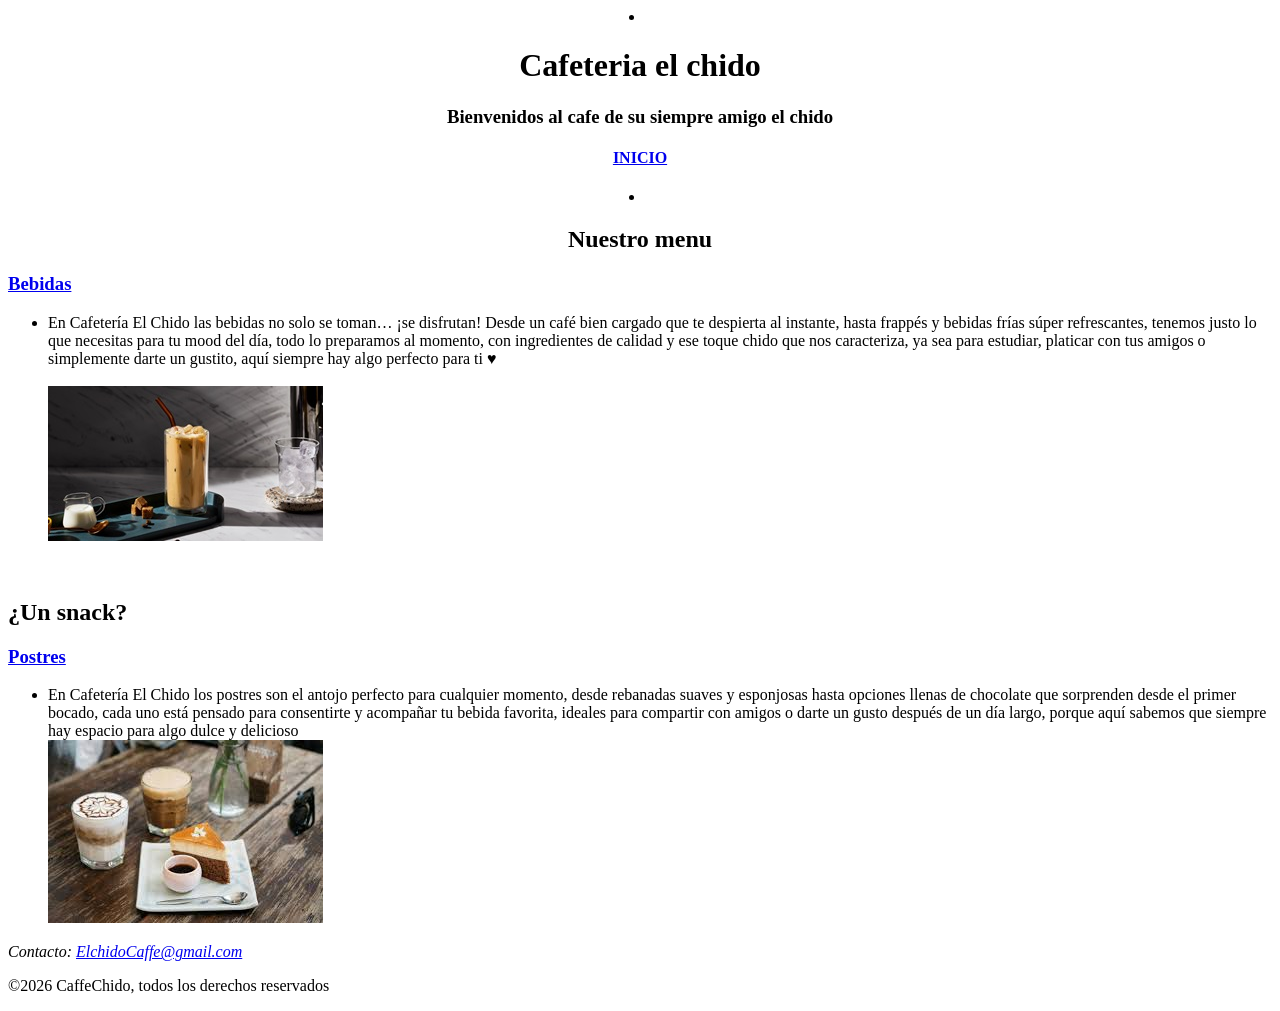
==== Index.html @ da30fe21 "Add files via upload" ====
<!DOCTYPE html>
<html lang="en">
<head>
    <meta charset="UTF-8">
    <meta name="viewport" content="width=device-width, initial-scale=1.0">
    <title> Cafeteria el chido</title>
</head>
<header>
         
        <li style="text-align: center;">
            <h1> Cafeteria el chido</h1>
            <h3>Bienvenidos al cafe de su siempre amigo el chido</h3>
            <nav>
            <H4><a href="Index.html">INICIO</a></H4>
            </nav>
        </li>
        

        

       
    </header>
    <section>
            <li style="text-align: center;">
            <h2>Nuestro menu</h2>
            </li>
            <article>
                <h3><a href="Bebidas.html">Bebidas  </a></h3>
                <ul>
                    <li>En Cafetería El Chido las bebidas no solo se toman… ¡se disfrutan! Desde un café bien cargado que te despierta al instante, hasta frappés y bebidas frías súper refrescantes, tenemos justo lo que necesitas para tu mood del día, todo lo preparamos al momento, con ingredientes de calidad y ese toque chido que nos caracteriza, ya sea para estudiar, platicar con tus amigos o simplemente darte un gustito, aquí siempre hay algo perfecto para ti ♥ </li>
                   <br>
                    <img src="Bebidas.png" alt="">
                </ul>
            </article>
    </section>
    <section>
        <br>
            <h2> ¿Un snack?</h2>
            <article>
                <h3><a href="Postres.html">Postres</a></h3>
                <ul>
                    <li>En Cafetería El Chido los postres son el antojo perfecto para cualquier momento, desde rebanadas suaves y esponjosas hasta opciones llenas de chocolate que sorprenden desde el primer bocado, cada uno está pensado para consentirte y acompañar tu bebida favorita, ideales para compartir con amigos o darte un gusto después de un día largo, porque aquí sabemos que siempre hay espacio para algo dulce y delicioso</li>
                    <img src="Postres.png" alt="">
                </ul>
            </article>  

    </section>
     <footer><address>
        Contacto: <a href="mailto:ElchidoCaffe@gmail.com">ElchidoCaffe@gmail.com</a>
    </address>
    <p>&copy;2026 CaffeChido, todos los derechos reservados</p>
</footer>
<body>
    
</body>
</html>
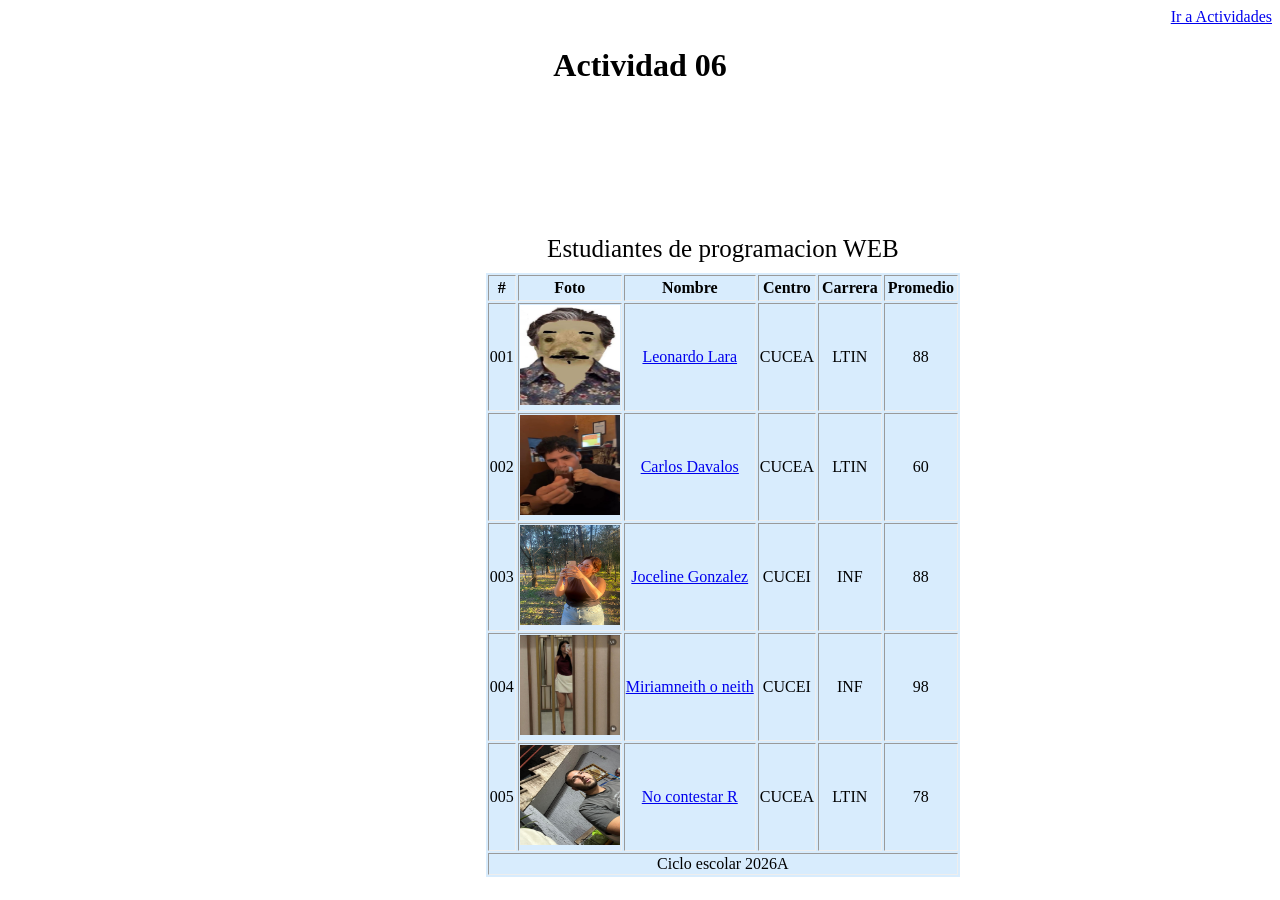
==== commit 60af8052: "Add files via upload" ====
--- a/Index.html
+++ b/Index.html
@@ -3,54 +3,84 @@
 <head>
     <meta charset="UTF-8">
     <meta name="viewport" content="width=device-width, initial-scale=1.0">
-    <title> Cafeteria el chido</title>
+    <title>INICIO</title>
+
+    <link rel="stylesheet" href="Estilos06.css">
+    <nav aria-label="Navegacion principal">
+            <a href="../">Ir a Actividades</a>
+
+        </nav>
 </head>
-<header>
-         
-        <li style="text-align: center;">
-            <h1> Cafeteria el chido</h1>
-            <h3>Bienvenidos al cafe de su siempre amigo el chido</h3>
-            <nav>
-            <H4><a href="Index.html">INICIO</a></H4>
-            </nav>
-        </li>
-        
+<body>
+     <header>
+        <h1>Actividad 06 </h1>
 
         
+    </header>
+    
+    <div class="panel">
+    <main>
 
-       
-    </header>
-    <section>
-            <li style="text-align: center;">
-            <h2>Nuestro menu</h2>
-            </li>
-            <article>
-                <h3><a href="Bebidas.html">Bebidas  </a></h3>
-                <ul>
-                    <li>En Cafetería El Chido las bebidas no solo se toman… ¡se disfrutan! Desde un café bien cargado que te despierta al instante, hasta frappés y bebidas frías súper refrescantes, tenemos justo lo que necesitas para tu mood del día, todo lo preparamos al momento, con ingredientes de calidad y ese toque chido que nos caracteriza, ya sea para estudiar, platicar con tus amigos o simplemente darte un gustito, aquí siempre hay algo perfecto para ti ♥ </li>
-                   <br>
-                    <img src="Bebidas.png" alt="">
-                </ul>
-            </article>
-    </section>
-    <section>
-        <br>
-            <h2> ¿Un snack?</h2>
-            <article>
-                <h3><a href="Postres.html">Postres</a></h3>
-                <ul>
-                    <li>En Cafetería El Chido los postres son el antojo perfecto para cualquier momento, desde rebanadas suaves y esponjosas hasta opciones llenas de chocolate que sorprenden desde el primer bocado, cada uno está pensado para consentirte y acompañar tu bebida favorita, ideales para compartir con amigos o darte un gusto después de un día largo, porque aquí sabemos que siempre hay espacio para algo dulce y delicioso</li>
-                    <img src="Postres.png" alt="">
-                </ul>
-            </article>  
-
-    </section>
-     <footer><address>
-        Contacto: <a href="mailto:ElchidoCaffe@gmail.com">ElchidoCaffe@gmail.com</a>
-    </address>
-    <p>&copy;2026 CaffeChido, todos los derechos reservados</p>
-</footer>
-<body>
-    
+        <table border="1">
+            <caption>Estudiantes de programacion WEB</caption>
+            <thead>
+                <tr>
+                    <th>#</th>
+                    <TH>Foto</TH>
+                    <th>Nombre</th>
+                    <th>Centro</th>
+                    <th>Carrera</th>
+                    <th>Promedio</th>
+                </tr>
+            </thead>
+            <tbody><tr>
+                <td>001</td>
+                <td><img class="img" src="Leo.jpeg" </td>               
+                <td><a href="Est1.html">Leonardo Lara</a></td>
+                <Td>CUCEA</Td>
+                <td>LTIN</td>
+                <td>88</td>
+            </tr></tbody>
+            
+            <tbody><tr>
+                <td>002</td>
+                <td><img class="img" src="Car.jpeg"</td>
+                <td><a href="Est2.html">Carlos Davalos</a></td>
+                <Td>CUCEA</Td>
+                <td>LTIN</td>
+                <td>60</td>
+            </tr></tbody>
+            <tbody><tr>
+                <td>003</td>
+                <td><img class="img" src="Jossy.jpeg"</td>
+                <td><a href="Est3.html">Joceline Gonzalez</a></td>
+                <Td>CUCEI</Td>
+                <td>INF</td>
+                <td>88</td>
+            </tr></tbody>
+            <tbody><tr>
+                <td>004</td>
+                <td><img class="img" src="Miir.jpeg"</td>
+                <td><a href="Est4.html">Miriamneith o neith</a></td>
+                <Td>CUCEI</Td>
+                <td>INF</td>
+                <td>98</td>
+            </tr></tbody>
+            <tbody><tr>
+                <td>005</td>
+                <td><img class="img" src="rafa.jpeg"</td>
+                <td><a href="Est5.html">No contestar R</a></td>
+                <Td>CUCEA</Td>
+                <td>LTIN</td>
+                <td>78</td>
+            </tr></tbody>
+            <tfoot>
+                <tr>
+                    <td colspan="6">Ciclo escolar 2026A </td>
+                </tr>
+            </tfoot>
+        </table>
+    </main>
+    </div>
 </body>
 </html>
--- a/Estilos06.css
+++ b/Estilos06.css
@@ -0,0 +1,40 @@
+
+table{
+    background-color: rgb(216, 236, 253);
+    border: 5px;
+}
+td{
+    text-align: center;
+}
+th{
+    padding: 3px;
+}
+.panel{
+    position: absolute;
+    left: auto;
+    right: 25%;
+    bottom: 25%;
+    top: 25%;
+    width: auto;
+    height: auto;
+    
+}
+img{
+    width: 300px;
+    height: 300px;
+}
+.img{
+    width: 100px;
+    height: 100px;
+}
+caption{
+    font-size: 25px;
+    padding: 10px;
+}
+
+h1{
+    text-align: center;
+}
+nav{
+    text-align: right;
+}
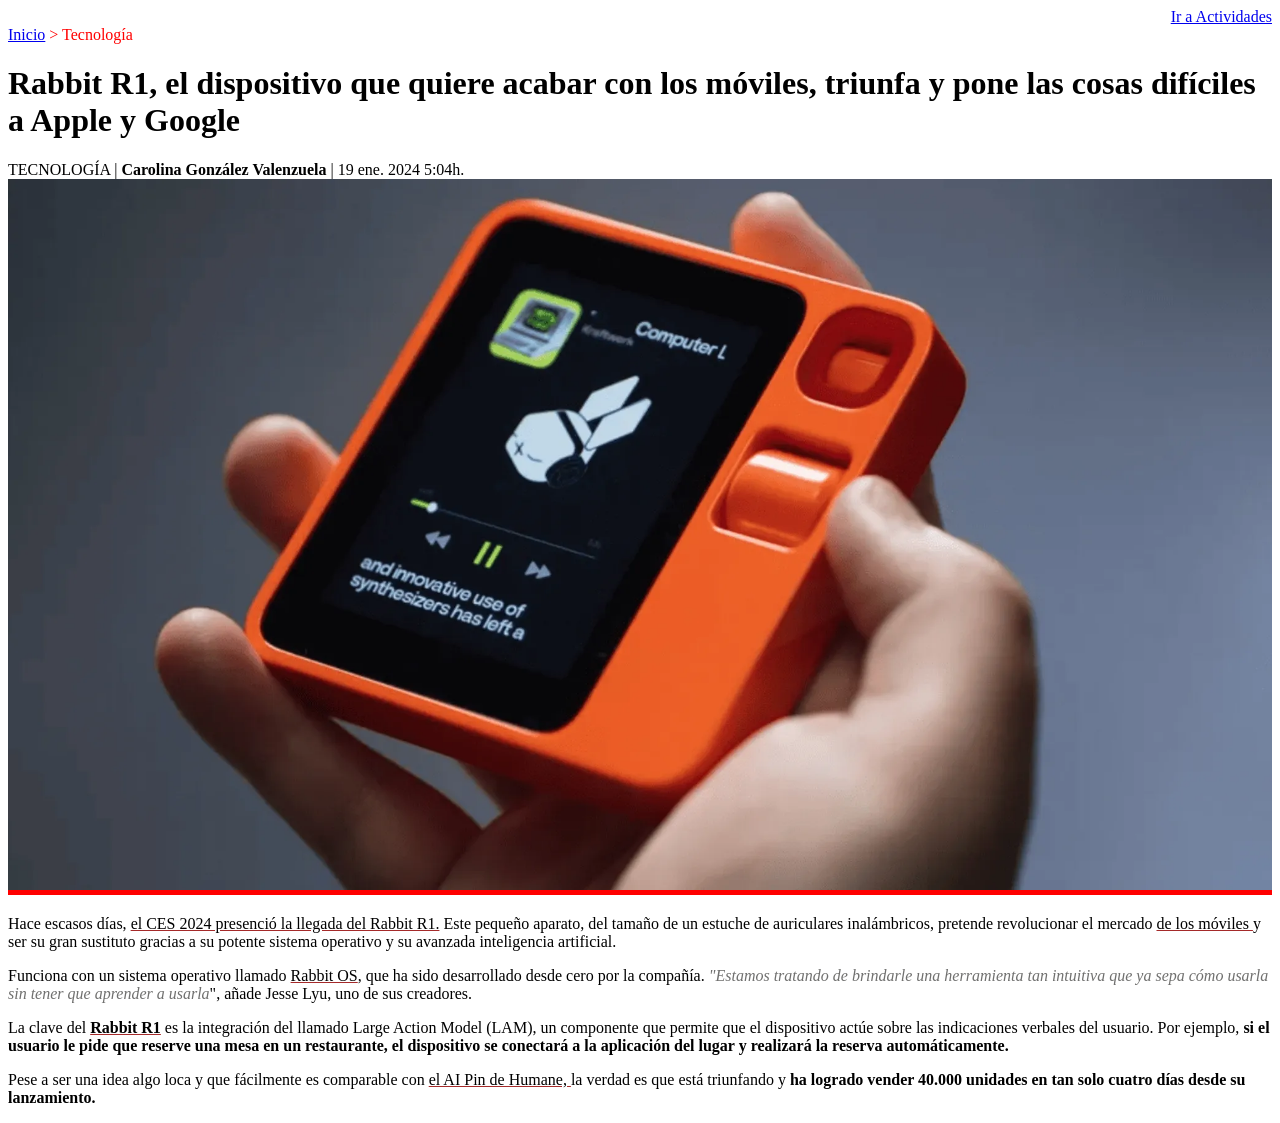
==== commit cc905bb8: "Add files via upload" ====
--- a/Index.html
+++ b/Index.html
@@ -3,84 +3,31 @@
 <head>
     <meta charset="UTF-8">
     <meta name="viewport" content="width=device-width, initial-scale=1.0">
-    <title>INICIO</title>
-
-    <link rel="stylesheet" href="Estilos06.css">
+    <title>Actividad 08 (CSS)</title>
+    <link rel="stylesheet" href="Estilos8.css">
     <nav aria-label="Navegacion principal">
             <a href="../">Ir a Actividades</a>
 
         </nav>
 </head>
 <body>
-     <header>
-        <h1>Actividad 06 </h1>
+    
+    <span class="textorojo"><a href="../">Inicio</a> > Tecnología</span>
+    
+    <h1>Rabbit R1, el dispositivo que quiere acabar con los móviles, triunfa y pone las cosas difíciles a Apple y Google</h1>
 
-        
-    </header>
+    <div>TECNOLOGÍA | <b>Carolina González Valenzuela </b>| 19 ene. 2024 5:04h.</div>
+
+     <img src="rabbit-r1.webp" alt="Rabbit-r1">
     
-    <div class="panel">
-    <main>
 
-        <table border="1">
-            <caption>Estudiantes de programacion WEB</caption>
-            <thead>
-                <tr>
-                    <th>#</th>
-                    <TH>Foto</TH>
-                    <th>Nombre</th>
-                    <th>Centro</th>
-                    <th>Carrera</th>
-                    <th>Promedio</th>
-                </tr>
-            </thead>
-            <tbody><tr>
-                <td>001</td>
-                <td><img class="img" src="Leo.jpeg" </td>               
-                <td><a href="Est1.html">Leonardo Lara</a></td>
-                <Td>CUCEA</Td>
-                <td>LTIN</td>
-                <td>88</td>
-            </tr></tbody>
-            
-            <tbody><tr>
-                <td>002</td>
-                <td><img class="img" src="Car.jpeg"</td>
-                <td><a href="Est2.html">Carlos Davalos</a></td>
-                <Td>CUCEA</Td>
-                <td>LTIN</td>
-                <td>60</td>
-            </tr></tbody>
-            <tbody><tr>
-                <td>003</td>
-                <td><img class="img" src="Jossy.jpeg"</td>
-                <td><a href="Est3.html">Joceline Gonzalez</a></td>
-                <Td>CUCEI</Td>
-                <td>INF</td>
-                <td>88</td>
-            </tr></tbody>
-            <tbody><tr>
-                <td>004</td>
-                <td><img class="img" src="Miir.jpeg"</td>
-                <td><a href="Est4.html">Miriamneith o neith</a></td>
-                <Td>CUCEI</Td>
-                <td>INF</td>
-                <td>98</td>
-            </tr></tbody>
-            <tbody><tr>
-                <td>005</td>
-                <td><img class="img" src="rafa.jpeg"</td>
-                <td><a href="Est5.html">No contestar R</a></td>
-                <Td>CUCEA</Td>
-                <td>LTIN</td>
-                <td>78</td>
-            </tr></tbody>
-            <tfoot>
-                <tr>
-                    <td colspan="6">Ciclo escolar 2026A </td>
-                </tr>
-            </tfoot>
-        </table>
-    </main>
-    </div>
+    <p>Hace escasos días, <span class="subrojo">el CES 2024 presenció la llegada del Rabbit R1.</span> Este pequeño aparato, del tamaño de un estuche de auriculares inalámbricos, pretende revolucionar el mercado <span class="subrojo">de los móviles </span>y ser su gran sustituto gracias a su potente sistema operativo y su avanzada inteligencia artificial.</p>
+    
+    <p>Funciona con un sistema operativo llamado <span class="subrojo">Rabbit OS</span>, que ha sido desarrollado desde cero por la compañía. <span class="transp"> "Estamos tratando de brindarle una herramienta tan intuitiva que ya sepa cómo usarla sin tener que aprender a usarla</span>", añade Jesse Lyu, uno de sus creadores.</p>
+    
+    <p>La clave del <b><span class="subrojo">Rabbit R1</span> </b>es la integración del llamado Large Action Model (LAM), un componente que permite que el dispositivo actúe sobre las indicaciones verbales del usuario. Por ejemplo, <b>si el usuario le pide que reserve una mesa en un restaurante, el dispositivo se conectará a la aplicación del lugar y realizará la reserva automáticamente.</p>
+        </b>
+    <p>Pese a ser una idea algo loca y que fácilmente es comparable con <span class="subrojo">el AI Pin de Humane, </span> la verdad es que está triunfando y <b>ha logrado vender 40.000 unidades en tan solo cuatro días desde su lanzamiento.</b></p>
+
 </body>
 </html>
--- a/Estilos8.css
+++ b/Estilos8.css
@@ -0,0 +1,20 @@
+
+.subrojo{
+    text-decoration-color: brown;
+    text-decoration-line: underline;
+}
+.transp{
+    font-style: italic;
+    color: rgb(112, 112, 111);
+}
+nav{
+    text-align: right;
+}
+img{
+    border-bottom: 5px solid red;
+    max-width: 100%;
+    height: auto;
+}
+.textorojo{
+    color: red;
+}
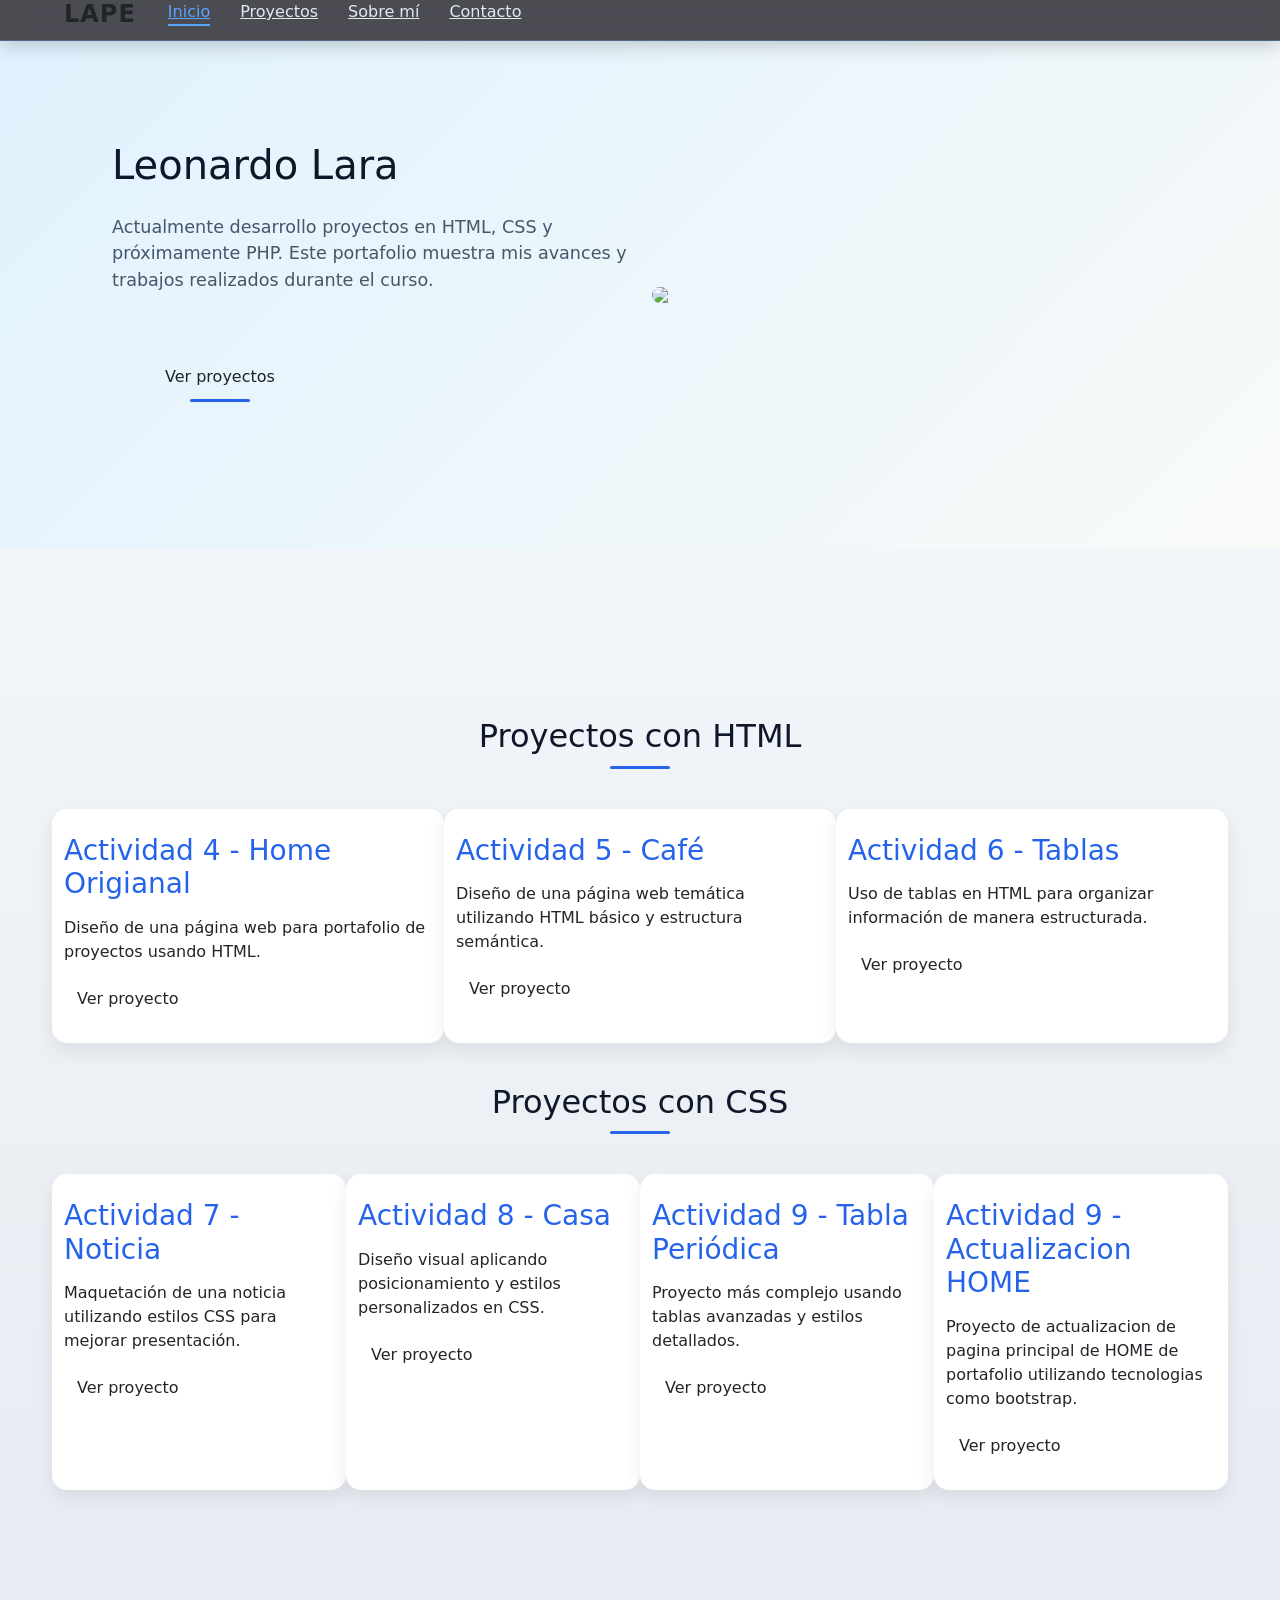
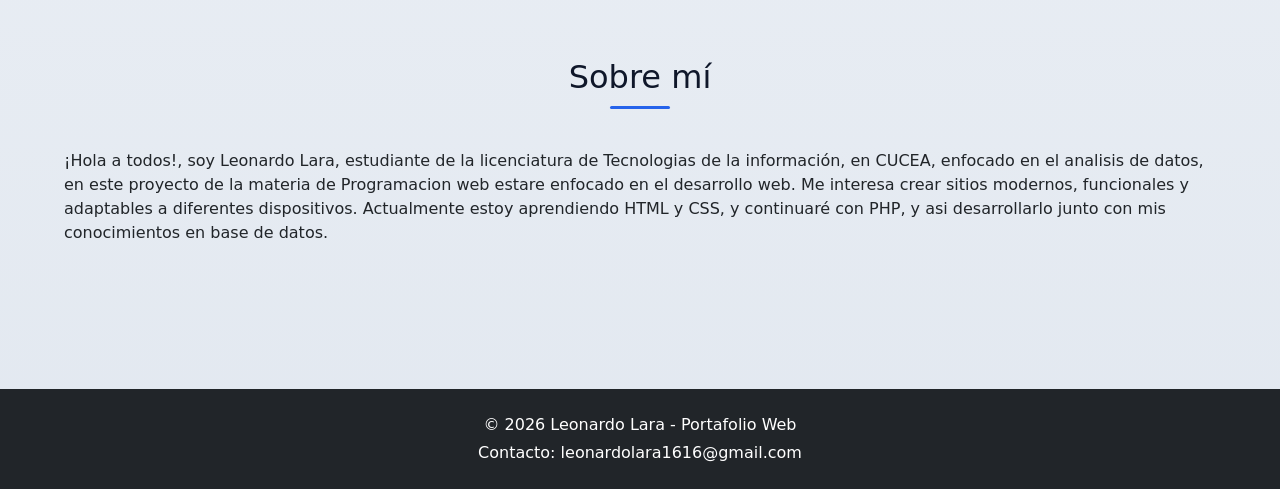
==== commit ad3fd7b5: "Add files via upload" ====
--- a/Index.html
+++ b/Index.html
@@ -3,31 +3,172 @@
 <head>
     <meta charset="UTF-8">
     <meta name="viewport" content="width=device-width, initial-scale=1.0">
-    <title>Actividad 08 (CSS)</title>
-    <link rel="stylesheet" href="Estilos8.css">
-    <nav aria-label="Navegacion principal">
-            <a href="../">Ir a Actividades</a>
+    <title>Portafolio - Leonardo Lara</title>
+    <link rel="stylesheet" href="Estilos.css">
 
-        </nav>
+<!-- Bootstrap -->
+<link href="https://cdn.jsdelivr.net/npm/bootstrap@5.3.3/dist/css/bootstrap.min.css" rel="stylesheet">
+
+
 </head>
 <body>
-    
-    <span class="textorojo"><a href="../">Inicio</a> > Tecnología</span>
-    
-    <h1>Rabbit R1, el dispositivo que quiere acabar con los móviles, triunfa y pone las cosas difíciles a Apple y Google</h1>
 
-    <div>TECNOLOGÍA | <b>Carolina González Valenzuela </b>| 19 ene. 2024 5:04h.</div>
+    <!-- HEADER + NAV -->
+    <header>
+    <div class="contenedor nav">
 
-     <img src="rabbit-r1.webp" alt="Rabbit-r1">
-    
+        <h1 class="logo">LAPE</h1>
 
-    <p>Hace escasos días, <span class="subrojo">el CES 2024 presenció la llegada del Rabbit R1.</span> Este pequeño aparato, del tamaño de un estuche de auriculares inalámbricos, pretende revolucionar el mercado <span class="subrojo">de los móviles </span>y ser su gran sustituto gracias a su potente sistema operativo y su avanzada inteligencia artificial.</p>
-    
-    <p>Funciona con un sistema operativo llamado <span class="subrojo">Rabbit OS</span>, que ha sido desarrollado desde cero por la compañía. <span class="transp"> "Estamos tratando de brindarle una herramienta tan intuitiva que ya sepa cómo usarla sin tener que aprender a usarla</span>", añade Jesse Lyu, uno de sus creadores.</p>
-    
-    <p>La clave del <b><span class="subrojo">Rabbit R1</span> </b>es la integración del llamado Large Action Model (LAM), un componente que permite que el dispositivo actúe sobre las indicaciones verbales del usuario. Por ejemplo, <b>si el usuario le pide que reserve una mesa en un restaurante, el dispositivo se conectará a la aplicación del lugar y realizará la reserva automáticamente.</p>
-        </b>
-    <p>Pese a ser una idea algo loca y que fácilmente es comparable con <span class="subrojo">el AI Pin de Humane, </span> la verdad es que está triunfando y <b>ha logrado vender 40.000 unidades en tan solo cuatro días desde su lanzamiento.</b></p>
+        <nav>
+            <ul class="menu">
+                <li><a href="#Inicio" class="activo">Inicio</a></li>
+                <li><a href="#Proyectos">Proyectos</a></li>
+                <li><a href="#SobreMi">Sobre mí</a></li>
+                <li><a href="#Contacto">Contacto</a></li>
+            </ul>
+        </nav>
 
+    </div>
+</header>
+
+    <!-- MAIN -->
+    <main>
+
+        <!-- HERO -->
+        <section class="hero" id="Inicio">
+            <div class="container">
+        <div class="row align-items-center">
+
+            <div class="col-md-6 hero-text">
+                    <h2>Leonardo Lara </h2>
+                    <p>
+                        Actualmente desarrollo proyectos en HTML, CSS y próximamente PHP. 
+                        Este portafolio muestra mis avances y trabajos realizados durante el curso.
+                    </p>
+                    <a href="#Proyectos" class="btn titulo-seccion">Ver proyectos</a>
+                </div>
+
+                <div class="col-md-6 hero-img">
+                    <img src="Img/Leo.jpeg" class="img-fluid">
+                </div>
+            </div>
+        </section>
+
+        <!-- PROYECTOS -->
+        <section class="Proyectos Separador" id="Proyectos">
+            <div class="contenedor">
+                <h2 class="titulo-seccion">Proyectos con HTML</h2>
+
+                <div class="row g-4">
+
+                    <article class="tarjeta">
+                        <h3>Actividad 4 - Home Origianal</h3>
+                        <p>Diseño de una página web para portafolio de proyectos usando HTML.</p>
+                        <a href="Act05/Index.html" class="btn">Ver proyecto</a>
+                    </article>
+
+                    <article class="tarjeta">
+                        <h3>Actividad 5 - Café</h3>
+                        <p>Diseño de una página web temática utilizando HTML básico y estructura semántica.</p>
+                        <a href="Act05/Index.html" class="btn">Ver proyecto</a>
+                    </article>
+
+                    <article class="tarjeta">
+                        <h3>Actividad 6 - Tablas</h3>
+                        <p>Uso de tablas en HTML para organizar información de manera estructurada.</p>
+                        <a href="Act06/Index.html" class="btn">Ver proyecto</a>
+                    </article>
+                </div>
+            </div>
+        </section>
+
+        <section class="Proyectos" id="Proyectos">
+            <div class="contenedor">
+                <h2 class="titulo-seccion">Proyectos con CSS</h2>
+
+                <div class="row g-4">
+
+                    <article class="tarjeta">
+                        <h3>Actividad 7 - Noticia</h3>
+                        <p>Maquetación de una noticia utilizando estilos CSS para mejorar presentación.</p>
+                        <a href="Act07/Index.html" class="btn">Ver proyecto</a>
+                    </article>
+
+                    <article class="tarjeta">
+                        <h3>Actividad 8 - Casa</h3>
+                        <p>Diseño visual aplicando posicionamiento y estilos personalizados en CSS.</p>
+                        <a href="Act08/index.html" class="btn">Ver proyecto</a>
+                    </article>
+                    
+
+                    <article class="tarjeta">
+                        <h3>Actividad 9 - Tabla Periódica</h3>
+                        <p>Proyecto más complejo usando tablas avanzadas y estilos detallados.</p>
+                        <a href="Act09/TablaP.html" class="btn">Ver proyecto</a>
+                    </article>
+
+                    <article class="tarjeta">
+                        <h3>Actividad 9 - Actualizacion HOME</h3>
+                        <p>Proyecto de actualizacion de pagina principal de HOME de portafolio utilizando tecnologias como bootstrap.</p>
+                        <a href="Index.html" class="btn">Ver proyecto</a>
+                    </article>
+                    
+
+                </div>
+            </div>
+        </section>
+
+        <!-- SOBRE MI -->
+        <section class="SobreMi Separador" id="SobreMi">
+            <div class="contenedor">
+                <h2 class="titulo-seccion">Sobre mí</h2>
+                <p class="texto-centro">
+                    ¡Hola a todos!, soy Leonardo Lara, estudiante de la licenciatura de Tecnologias de la información, en CUCEA,
+                     enfocado en el analisis de datos, en este proyecto de la materia de Programacion web estare enfocado en el desarrollo web. Me interesa crear sitios modernos, funcionales 
+                    y adaptables a diferentes dispositivos. Actualmente estoy aprendiendo HTML y CSS, 
+                    y continuaré con PHP, y asi desarrollarlo junto con mis conocimientos en base de datos.
+                </p>
+            </div>
+        </section>
+
+    </main>
+
+    <!-- FOOTER -->
+    <footer class="bg-dark text-white text-center py-4">
+    <section class="Contacto " id="Contacto">
+        <div class="container">
+            <p class="mb-1">© 2026 Leonardo Lara - Portafolio Web</p>
+            <p class="mb-0">Contacto: leonardolara1616@gmail.com</p>
+        </div>
+    </section>
+</footer>
+
+
+
+<!-- Java Scrip -->
+<script>
+const sections = document.querySelectorAll("section");
+const navLinks = document.querySelectorAll(".menu a");
+
+window.addEventListener("scroll", () => {
+    let current = "";
+
+    sections.forEach(section => {
+        const sectionTop = section.offsetTop - 100;
+        const sectionHeight = section.clientHeight;
+
+        if (scrollY >= sectionTop && scrollY < sectionTop + sectionHeight) {
+            current = section.getAttribute("id");
+        }
+    });
+
+    navLinks.forEach(link => {
+        link.classList.remove("activo");
+        if (link.getAttribute("href") === "#" + current) {
+            link.classList.add("activo");
+        }
+    });
+});
+</script>
 </body>
 </html>
--- a/Estilos.css
+++ b/Estilos.css
@@ -0,0 +1,204 @@
+
+*{
+    margin: 0;
+    padding: 0%;
+}
+
+/*Estilos generales*/
+body{
+    background: linear-gradient(180deg, #f8fafc, #e2e8f0);
+}
+a{
+    text-decoration: none;
+}
+ul {
+    list-style: none;
+}
+img{
+    max-width: 100%;
+    display: block;
+    border-radius: 12px;
+}
+.contenedor{
+    width: 90%;
+    max-width: 1200px; 
+    margin: 0 auto;
+    
+}
+
+
+
+/*Header*/
+header{
+    position: sticky;
+    top: 0;
+    z-index: 1000;
+
+    background: rgba(2, 1, 10, 0.7);
+    backdrop-filter: blur(12px);
+
+    border-bottom: 1px solid rgba(88, 166, 255, 0.3);
+
+    box-shadow: 0 4px 20px rgba(0,0,0,0.2);
+}
+.menu a{
+    color: #e2e8f0;
+    font-weight: 500;
+    position: relative;
+    transition: 0.3s;
+}
+
+.menu{
+    display: flex;
+    gap: 30px;
+}
+.menu a:hover{
+    color: #58A6FF;
+}
+
+.menu a::after{
+    content: "";
+    position: absolute;
+    left: 0;
+    bottom: -5px;
+    width: 0;
+    height: 2px;
+    background: #58A6FF;
+    transition: 0.3s;
+}
+
+.menu a:hover::after{
+    width: 100%;
+}
+
+
+.menu a.activo{
+    color: #58A6FF;
+}
+
+.menu a.activo::after{
+    width: 100%;
+}
+.titulo-seccion{
+    text-align: center;
+    font-size: 2rem;
+    margin: 40px;
+    color: #0f172a;
+    position: relative;
+}
+
+.titulo-seccion::after{
+    content: "";
+    display: block;
+    width: 60px;
+    height: 3px;
+    background: #2563eb;
+    margin: 10px auto 0;
+    border-radius: 2px;
+}
+@media (max-width: 768px){
+
+    .nav{
+    display: flex;
+    justify-content: space-between;
+    align-items: center;
+    flex-wrap: nowrap; 
+}
+
+    .menu{
+        flex-direction: column;
+        align-items: center;
+        gap: 10px;
+    }
+
+}
+/*Boton*/
+.btn{
+    display: inline-block;
+    padding: 12px 22px;
+    border-radius: 10px;
+    font-weight: bold;
+    background-color: #2563eb;
+    color: #FFF;
+
+    transition: all 0.3s ease;
+}
+
+.btn:hover{
+    background-color: #1d4ed8;
+    box-shadow: 0 0 15px rgba(37, 99, 235, 0.6);
+}
+
+/*Hero*/
+.hero{
+    padding: 100px;
+    background: linear-gradient(135deg, #e0f2fe,#f8faf8);
+}
+
+/*
+.hero-contenido{
+    display: flex;
+    align-items: center;
+    justify-content: space-between;
+    gap: 40px   ;
+}*/
+.hero-text h2{
+    font-size: 2.5rem;
+    margin-bottom: 25px;
+    color: #0f172a;
+}
+.hero-text p{
+    font-size: 1.1rem;
+    color: #475569;
+    margin-bottom: 25px;
+}
+
+.Separador{
+    padding-top: 10%;
+}
+
+/*Beneficios*/
+.Beneficios{
+    padding: 70px 0;
+}
+.tarjetas{
+    display: flex;
+    gap: 25px;
+    flex-wrap: wrap;
+    height: 100%;
+}
+.tarjeta{
+    flex:  1;
+    min-width: 250px;
+    background-color: white;
+    padding: 25px;
+    border-radius: 15px;
+    box-shadow: 0 8px 20px rgba(0, 0,0,0.08);
+    transition: transform 0.3s;
+}
+.tarjeta:hover{
+    transform: translateY(-8px);
+    box-shadow: 0 12px 30px rgba(37, 99, 235, 0.2);
+}
+.tarjeta h3{
+    
+    margin-bottom: 15px;
+    color: #2563eb;
+}
+
+
+
+.navbar {
+    border-bottom: 2px solid #58A6FF;
+}
+
+.logo{
+    font-size: 1.5rem;
+    font-weight: bold;
+    letter-spacing: 1px;
+}
+
+.SobreMi{
+    padding-top: 10%;
+    padding-bottom: 10%;
+}
